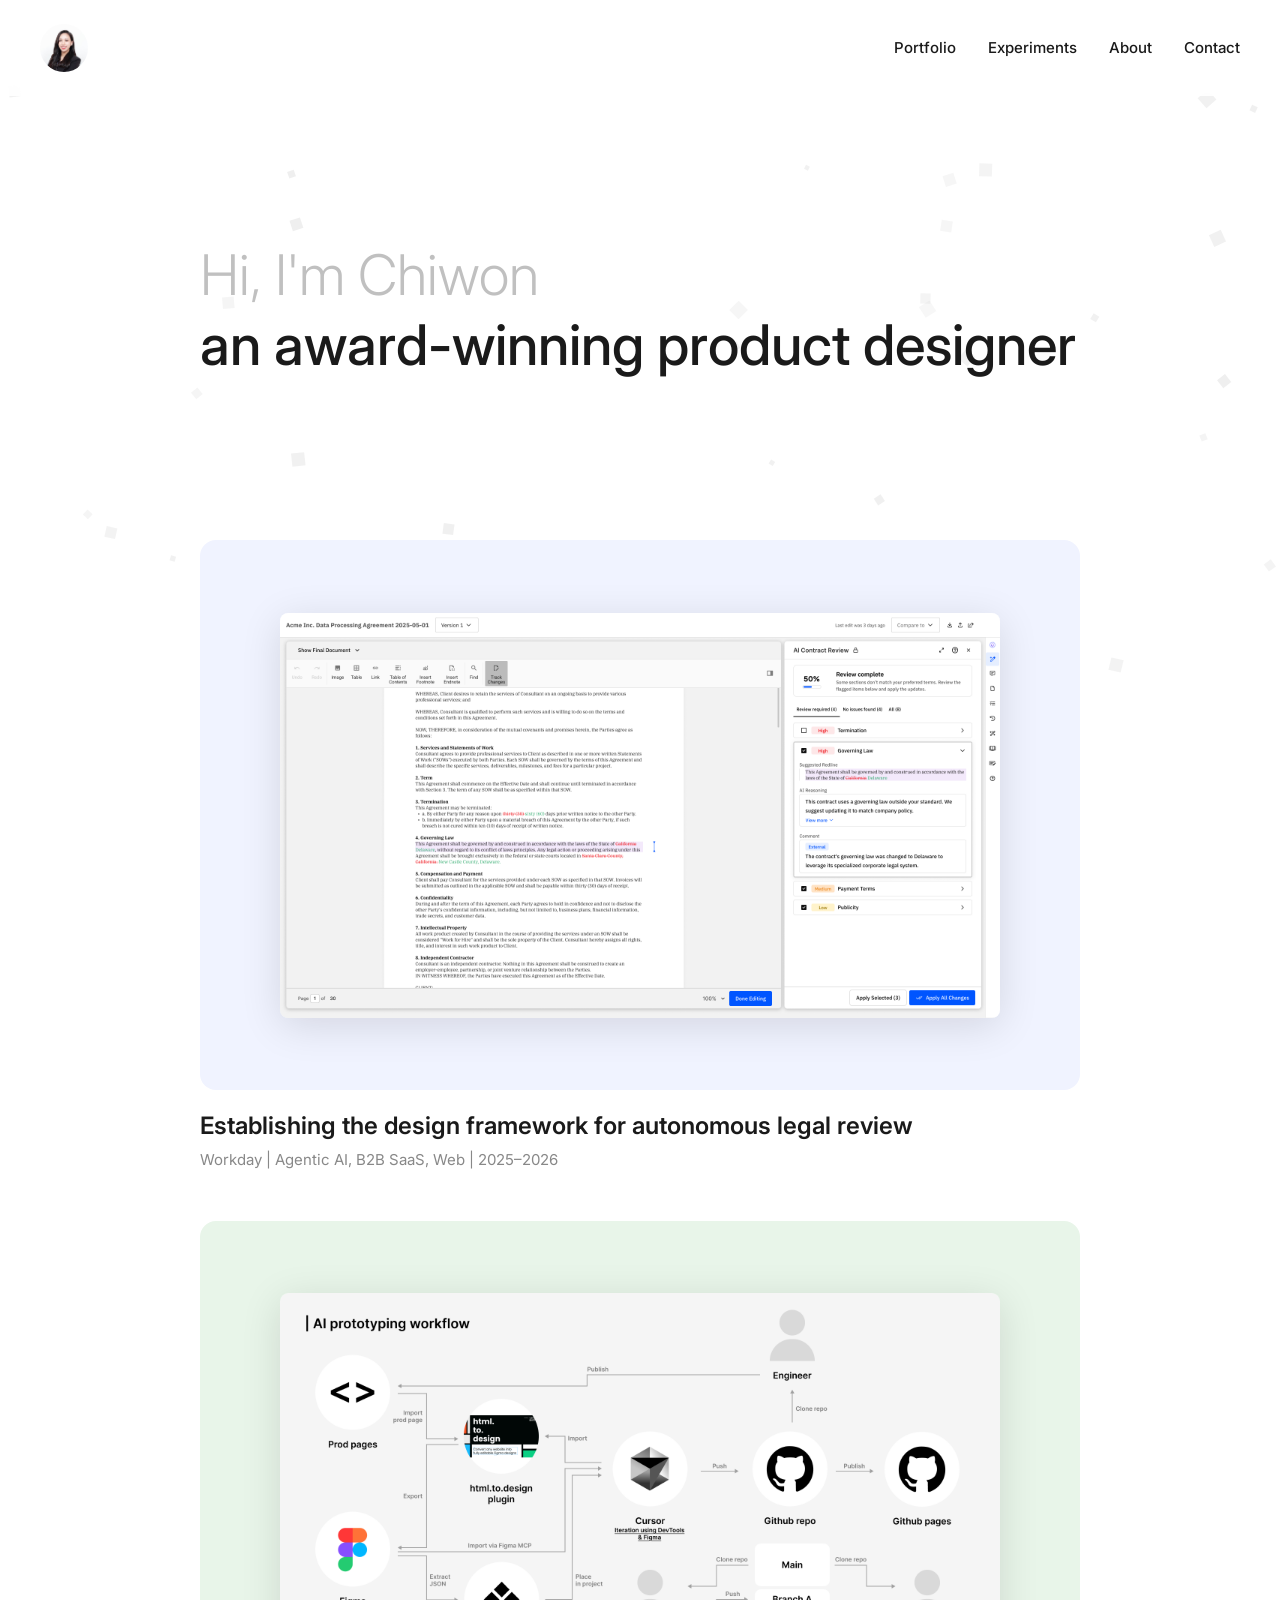
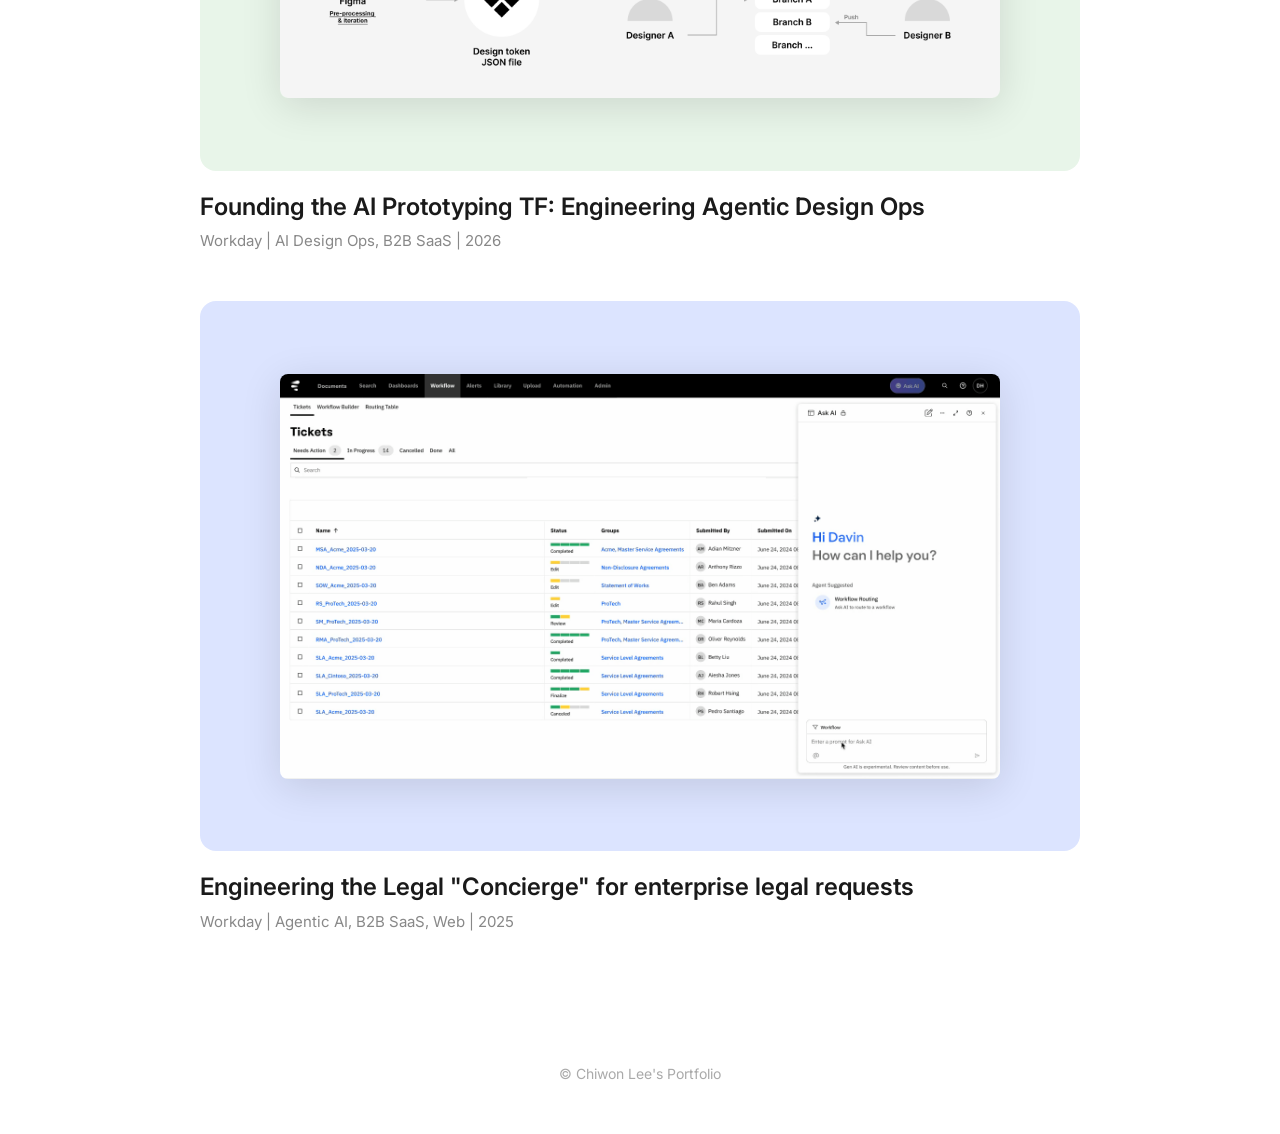
==== index.html @ cec343f6 "Initial commit: portfolio site Made-with: Cursor" ====
<!DOCTYPE html>
<html lang="en">
<head>
  <meta charset="UTF-8">
  <meta name="viewport" content="width=device-width, initial-scale=1.0">
  <title>Chiwon Lee's Portfolio</title>
  <link rel="stylesheet" href="css/style.css">
</head>
<body>

  <!-- Navigation -->
  <nav class="nav">
    <a href="index.html" class="nav-logo">
      <img src="images/profile.jpg" alt="Chiwon Lee">
    </a>
    <div class="nav-links">
      <a href="index.html">Portfolio</a>
      <a href="experiments.html">Experiments</a>
      <a href="about.html">About</a>
      <a href="contact.html">Contact</a>
    </div>
    <button class="nav-toggle" aria-label="Menu" onclick="document.querySelector('.nav-menu').classList.toggle('open'); this.classList.toggle('active')">
      <span></span><span></span><span></span>
    </button>
  </nav>

  <div class="nav-menu">
    <a href="index.html" onclick="document.querySelector('.nav-menu').classList.remove('open')">Portfolio</a>
    <a href="experiments.html" onclick="document.querySelector('.nav-menu').classList.remove('open')">Experiments</a>
    <a href="about.html" onclick="document.querySelector('.nav-menu').classList.remove('open')">About</a>
    <a href="contact.html" onclick="document.querySelector('.nav-menu').classList.remove('open')">Contact</a>
  </div>

  <!-- Floating Squares -->
  <div class="floating-squares" id="squares"></div>

  <!-- Page Content -->
  <div class="page-content">

    <!-- Hero -->
    <section class="home-hero">
      <h1>Hi, I'm Chiwon<br><strong>an award-winning product designer</strong></h1>
    </section>

    <!-- Projects -->
    <section class="projects">

      <!-- CNA -->
      <a href="portfolio/cna.html" class="project-card">
        <div class="project-card-image" style="background: #f0f3ff;">
          <img src="images/review_results.png" alt="Contract Negotiation Agent — AI-powered contract review">
        </div>
        <h2>Establishing the design framework for autonomous legal review</h2>
        <p class="project-meta">Workday | Agentic AI, B2B SaaS, Web | 2025–2026</p>
      </a>

      <!-- AI Prototyping TF -->
      <a href="portfolio/ai-prototyping.html" class="project-card">
        <div class="project-card-image" style="background: #e8f5e9;">
          <img src="images/ai_proto_1.png" alt="AI Prototyping Task Force — Engineering Agentic Design Ops">
        </div>
        <h2>Founding the AI Prototyping TF: Engineering Agentic Design Ops</h2>
        <p class="project-meta">Workday | AI Design Ops, B2B SaaS | 2026</p>
      </a>

      <!-- WRA -->
      <a href="portfolio/wra.html" class="project-card">
        <div class="project-card-image" style="background: #dce4ff;">
          <img src="images/wra_new_1.gif" alt="Workflow Routing Agent — Engineering the Legal Concierge">
        </div>
        <h2>Engineering the Legal "Concierge" for enterprise legal requests</h2>
        <p class="project-meta">Workday | Agentic AI, B2B SaaS, Web | 2025</p>
      </a>

    </section>

    <!-- Footer -->
    <footer class="footer">
      &copy; Chiwon Lee's Portfolio
    </footer>

  </div>

  <script src="js/particles.js"></script>

</body>
</html>
---- css/style.css ----
/* ============================================
   Chiwon Lee Portfolio — Global Styles
   ============================================ */

@import url('https://fonts.googleapis.com/css2?family=Inter:wght@300;400;500;600;700&display=swap');

*, *::before, *::after {
  margin: 0;
  padding: 0;
  box-sizing: border-box;
}

html {
  scroll-behavior: smooth;
}

body {
  font-family: 'Inter', -apple-system, BlinkMacSystemFont, sans-serif;
  color: #1a1a1a;
  background: #ffffff;
  line-height: 1.7;
  -webkit-font-smoothing: antialiased;
  -moz-osx-font-smoothing: grayscale;
  overflow-x: hidden;
}

a {
  text-decoration: none;
  color: inherit;
}

img {
  max-width: 100%;
  display: block;
}

/* ============================================
   Navigation
   ============================================ */

.nav {
  position: fixed;
  top: 0;
  left: 0;
  right: 0;
  z-index: 100;
  padding: 24px 40px;
  display: flex;
  justify-content: space-between;
  align-items: center;
  background: rgba(255, 255, 255, 0.85);
  backdrop-filter: blur(12px);
  -webkit-backdrop-filter: blur(12px);
}

.nav-logo {
  width: 48px;
  height: 48px;
  border-radius: 50%;
  overflow: hidden;
  background: #e8e8e8;
  display: flex;
  align-items: center;
  justify-content: center;
  font-weight: 700;
  font-size: 16px;
  color: #555;
  flex-shrink: 0;
}

.nav-logo img {
  width: 100%;
  height: 100%;
  object-fit: cover;
}

/* Desktop inline links */
.nav-links {
  display: flex;
  align-items: center;
  gap: 32px;
}

.nav-links a {
  font-size: 15px;
  font-weight: 500;
  color: #1a1a1a;
  transition: opacity 0.2s;
}

.nav-links a:hover {
  opacity: 0.5;
}

/* Hamburger toggle — hidden on desktop */
.nav-toggle {
  display: none;
  width: 32px;
  height: 24px;
  flex-direction: column;
  justify-content: space-between;
  cursor: pointer;
  background: none;
  border: none;
  padding: 0;
}

.nav-toggle span {
  display: block;
  height: 2.5px;
  background: #1a1a1a;
  border-radius: 2px;
  transition: all 0.3s ease;
}

.nav-toggle.active span:nth-child(1) {
  transform: rotate(45deg) translate(7px, 7px);
}

.nav-toggle.active span:nth-child(2) {
  opacity: 0;
}

.nav-toggle.active span:nth-child(3) {
  transform: rotate(-45deg) translate(7px, -7px);
}

/* Mobile fullscreen menu — hidden on desktop */
.nav-menu {
  position: fixed;
  top: 0;
  right: -100%;
  width: 100%;
  height: 100vh;
  background: #fff;
  display: none;
  flex-direction: column;
  align-items: center;
  justify-content: center;
  gap: 40px;
  transition: right 0.4s cubic-bezier(0.25, 0.46, 0.45, 0.94);
  z-index: 99;
}

.nav-menu a {
  font-size: 32px;
  font-weight: 600;
  color: #1a1a1a;
  transition: opacity 0.2s;
}

.nav-menu a:hover {
  opacity: 0.5;
}

/* ============================================
   Floating Squares Background
   ============================================ */

.floating-squares {
  position: fixed;
  top: 0;
  left: 0;
  width: 100%;
  height: 100%;
  pointer-events: none;
  z-index: 0;
  overflow: hidden;
}

.floating-squares .sq {
  position: absolute;
  background: #c0c0c0;
  opacity: 0.8;
  border-radius: 1px;
  animation: float-sq linear infinite;
}

@keyframes float-sq {
  0% { transform: translateY(0) rotate(0deg); opacity: 0; }
  5% { opacity: 0.8; }
  60% { opacity: 0.7; }
  100% { transform: translateY(-55vh) rotate(120deg); opacity: 0; }
}

/* ============================================
   Page Wrapper
   ============================================ */

.page-content {
  position: relative;
  z-index: 1;
}

/* ============================================
   Home Hero
   ============================================ */

.home-hero {
  min-height: 60vh;
  display: flex;
  flex-direction: column;
  justify-content: center;
  padding: 160px 40px 80px;
  max-width: 960px;
  margin: 0 auto;
}

.home-hero h1 {
  font-size: clamp(36px, 5.5vw, 56px);
  font-weight: 300;
  line-height: 1.25;
  color: #c0c0c0;
}

.home-hero h1 strong {
  font-weight: 500;
  color: #1a1a1a;
}

/* Sub-page hero (Experiments, etc.) */
.sub-hero {
  min-height: 60vh;
  display: flex;
  flex-direction: column;
  justify-content: center;
  padding: 160px 40px 80px;
  max-width: 960px;
  margin: 0 auto;
}

.sub-hero h1 {
  font-size: clamp(28px, 3.5vw, 40px);
  font-weight: 300;
  line-height: 1.25;
  color: #c0c0c0;
}

.sub-hero h1 strong {
  font-weight: 500;
  color: #1a1a1a;
}

/* ============================================
   Project Cards (Homepage)
   ============================================ */

.projects {
  padding: 0 40px 80px;
  display: flex;
  flex-direction: column;
  gap: 48px;
  max-width: 960px;
  margin: 0 auto;
}

.project-card {
  display: block;
  transition: transform 0.3s ease;
}

.project-card:hover {
  transform: translateY(-4px);
}

.project-card-image {
  width: 100%;
  aspect-ratio: 16 / 10;
  border-radius: 16px;
  overflow: hidden;
  display: flex;
  align-items: center;
  justify-content: center;
  padding: 40px;
  margin-bottom: 20px;
}

.project-card-image img {
  width: 90%;
  max-width: 800px;
  border-radius: 8px;
  box-shadow: 0 8px 40px rgba(0, 0, 0, 0.12);
}

.project-card h2 {
  font-size: 24px;
  font-weight: 600;
  margin-bottom: 6px;
  line-height: 1.3;
}

.project-card .project-meta {
  font-size: 15px;
  color: #888;
  font-weight: 400;
}

/* ============================================
   About Page
   ============================================ */

.about-hero {
  padding: 160px 40px 0;
  max-width: 960px;
  margin: 0 auto;
}

.about-hero h1 {
  font-size: clamp(28px, 3.5vw, 40px);
  font-weight: 300;
  line-height: 1.25;
  color: #c0c0c0;
  margin-bottom: 8px;
}

.about-hero h1 strong {
  font-weight: 500;
  color: #1a1a1a;
}

.about-photo {
  margin: 60px auto 0;
  max-width: 880px;
  padding: 0 40px;
  border-radius: 16px;
  overflow: hidden;
  background: #f0f0f0;
  aspect-ratio: 16 / 9;
  display: flex;
  align-items: center;
  justify-content: center;
  color: #bbb;
  font-size: 15px;
}

.about-photo img {
  width: 100%;
  height: 100%;
  object-fit: cover;
}

.about-section {
  padding: 64px 40px;
  max-width: 960px;
  margin: 0 auto;
}

.about-section h2 {
  font-size: 28px;
  font-weight: 700;
  margin-bottom: 24px;
}

.about-section p {
  font-size: 16px;
  color: #444;
  margin-bottom: 16px;
  line-height: 1.8;
}

.about-links {
  display: flex;
  gap: 16px;
  margin-top: 24px;
}

.about-links a {
  display: inline-block;
  padding: 10px 28px;
  border: 1.5px solid #1a1a1a;
  border-radius: 100px;
  font-size: 14px;
  font-weight: 600;
  transition: all 0.2s;
}

.about-links a:hover {
  background: #1a1a1a;
  color: #fff;
}

.skills-grid {
  display: grid;
  grid-template-columns: 1fr 1fr;
  gap: 40px;
}

.skill-item h4 {
  font-size: 18px;
  font-weight: 600;
  margin-bottom: 8px;
}

.skill-item p {
  font-size: 15px;
  color: #555;
  line-height: 1.7;
  margin-bottom: 0;
}

/* ============================================
   Case Study Page — Shared
   ============================================ */

.case-study {
  max-width: 900px;
  margin: 0 auto;
  padding: 140px 40px 120px;
}

.cs-title {
  font-size: clamp(32px, 4.5vw, 48px);
  font-weight: 400;
  line-height: 1.2;
  letter-spacing: -0.02em;
  margin-bottom: 16px;
}

.cs-meta {
  display: flex;
  flex-wrap: wrap;
  align-items: center;
  gap: 6px 16px;
  font-size: 15px;
  color: #888;
  margin-bottom: 48px;
}

.cs-meta .sep {
  color: #ddd;
}

.cs-hero-image {
  width: 100%;
  border-radius: 12px;
  overflow: hidden;
  background: #f8f8f8;
  margin-bottom: 64px;
  border: 1px solid #eee;
}

.cs-hero-image img {
  width: 100%;
  display: block;
}

.cs-section {
  margin-bottom: 56px;
}

.cs-section-title {
  font-size: 24px;
  font-weight: 700;
  margin-bottom: 24px;
}

.cs-subsection-title {
  font-size: 17px;
  font-weight: 700;
  margin-bottom: 8px;
  color: #1a1a1a;
}

.cs-text {
  font-size: 16px;
  color: #444;
  margin-bottom: 16px;
  line-height: 1.8;
}

.cs-text em {
  color: #888;
  font-style: italic;
}

.cs-highlight {
  font-size: 16px;
  color: #444;
  margin-bottom: 24px;
  font-style: italic;
  line-height: 1.7;
}

.cs-list {
  list-style: disc;
  padding-left: 20px;
  margin-bottom: 24px;
}

.cs-list li {
  font-size: 16px;
  color: #444;
  line-height: 1.8;
  margin-bottom: 8px;
}

.cs-list li strong {
  color: #1a1a1a;
}

.cs-divider {
  border: none;
  border-top: 1px solid #e8e8e8;
  margin: 56px 0;
}

.cs-image {
  width: 100%;
  border-radius: 12px;
  overflow: hidden;
  background: #f8f8f8;
  margin: 24px 0 8px;
  border: 1px solid #eee;
}

.cs-image img {
  width: 100%;
  display: block;
}

.cs-image-placeholder {
  width: 100%;
  border-radius: 12px;
  overflow: hidden;
  background: #f0f3ff;
  margin: 24px 0 8px;
  aspect-ratio: 16 / 9;
  display: flex;
  align-items: center;
  justify-content: center;
}

.cs-caption {
  font-size: 13px;
  color: #999;
  font-style: italic;
  margin-top: 8px;
  margin-bottom: 32px;
}

.cs-overview {
  display: grid;
  grid-template-columns: 1fr 1fr;
  gap: 28px 48px;
  margin-bottom: 16px;
}

.cs-overview-item label {
  display: block;
  font-size: 17px;
  font-weight: 700;
  color: #1a1a1a;
  margin-bottom: 4px;
}

.cs-overview-item p {
  font-size: 15px;
  color: #444;
  line-height: 1.6;
}

.cs-impact-grid {
  display: grid;
  grid-template-columns: 1fr 1fr;
  gap: 16px;
  margin-top: 16px;
}

.cs-impact-card {
  background: #f8f8fa;
  border-radius: 12px;
  padding: 24px;
}

.cs-impact-card .label {
  font-size: 13px;
  font-weight: 500;
  color: #888;
  margin-bottom: 4px;
}

.cs-impact-card .value {
  font-size: 15px;
  font-weight: 600;
  color: #1a1a1a;
}

.cs-strategy {
  margin-bottom: 48px;
}

.cs-strategy h3 {
  font-size: 20px;
  font-weight: 600;
  margin-bottom: 8px;
}

.cs-bullet-list {
  list-style: none;
  padding: 0;
}

.cs-bullet-list li {
  font-size: 16px;
  color: #444;
  padding: 12px 0;
  border-bottom: 1px solid #f0f0f0;
  line-height: 1.7;
}

.cs-bullet-list li:last-child {
  border-bottom: none;
}

.cs-bullet-list li strong {
  color: #1a1a1a;
}

/* ============================================
   Experiment Card Preview (canvas hero)
   ============================================ */

.experiment-card-preview {
  padding: 0;
  position: relative;
}

.experiment-card-preview canvas {
  width: 100%;
  height: 100%;
  display: block;
}

/* ============================================
   Contact Page
   ============================================ */

.contact-page {
  max-width: 960px;
  margin: 0 auto;
  padding: 160px 40px 80px;
  min-height: 70vh;
  display: flex;
  flex-direction: column;
  justify-content: center;
}

.contact-heading {
  font-size: clamp(28px, 3.5vw, 40px);
  font-weight: 300;
  line-height: 1.25;
  color: #c0c0c0;
  margin-bottom: 64px;
}

.contact-heading strong {
  font-weight: 500;
  color: #1a1a1a;
}

.contact-grid {
  display: grid;
  grid-template-columns: 1fr 1fr;
  gap: 48px;
}

.contact-label {
  font-size: 14px;
  color: #999;
  margin-bottom: 8px;
}

.contact-value {
  font-size: 20px;
  font-weight: 600;
  line-height: 1.5;
}

.contact-value a {
  transition: opacity 0.2s;
}

.contact-value a:hover {
  opacity: 0.5;
}

/* ============================================
   Footer
   ============================================ */

.footer {
  text-align: center;
  padding: 48px 40px;
  font-size: 14px;
  color: #aaa;
  position: relative;
  z-index: 1;
}

/* ============================================
   Responsive — Tablet and below (<= 768px)
   ============================================ */

@media (max-width: 768px) {
  .nav {
    padding: 20px 24px;
  }

  /* Hide desktop links, show hamburger */
  .nav-links {
    display: none;
  }

  .nav-toggle {
    display: flex;
  }

  .nav-menu {
    display: flex;
  }

  .nav-menu.open {
    right: 0;
  }

  .home-hero {
    padding: 140px 24px 60px;
  }

  .sub-hero {
    padding: 140px 24px 60px;
  }

  .projects {
    padding: 0 24px 60px;
  }

  .about-hero {
    padding: 140px 24px 0;
  }

  .about-photo {
    padding: 0 24px;
    margin-top: 40px;
  }

  .about-section {
    padding: 48px 24px;
  }

  .skills-grid {
    grid-template-columns: 1fr;
    gap: 32px;
  }

  .case-study {
    padding: 120px 24px 80px;
  }

  .cs-overview {
    grid-template-columns: 1fr;
    gap: 20px;
  }

  .cs-impact-grid {
    grid-template-columns: 1fr;
  }

  .project-card-image {
    padding: 24px;
    aspect-ratio: 4 / 3;
  }

  .nav-menu a {
    font-size: 26px;
  }

  .contact-page {
    padding: 140px 24px 60px;
  }

  .contact-grid {
    grid-template-columns: 1fr;
    gap: 32px;
  }
}
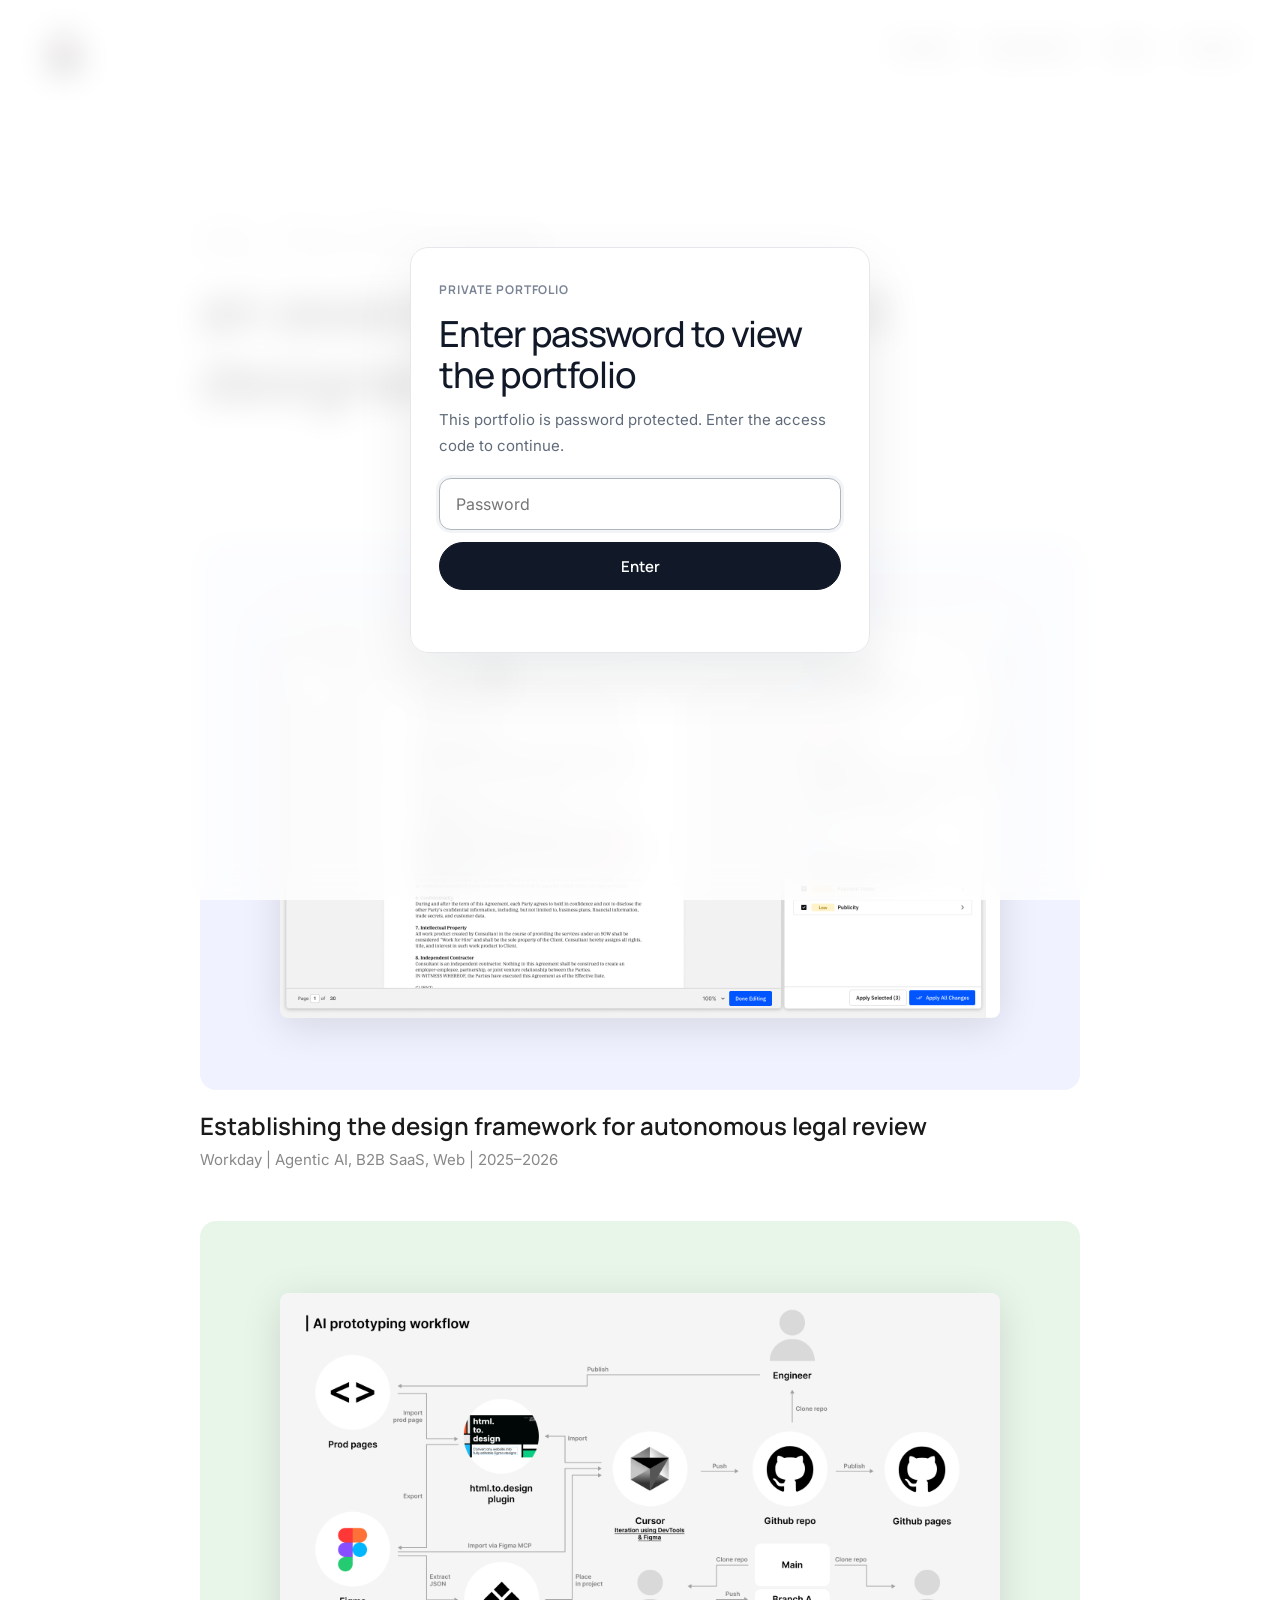
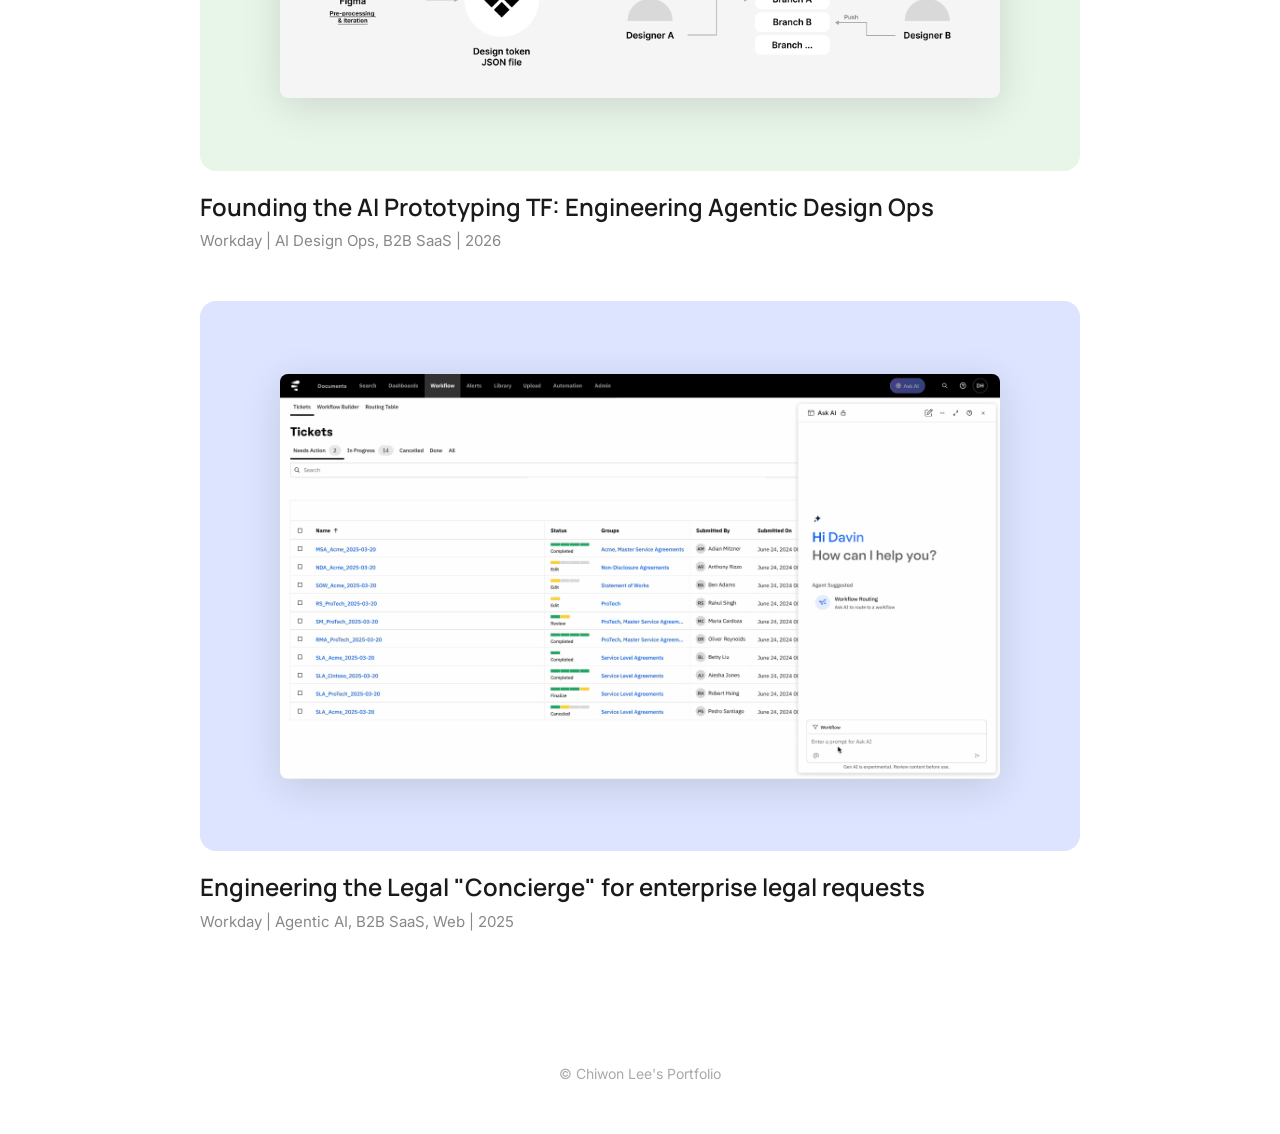
==== commit e008212c: "Polish portfolio case studies and access flow" ====
--- a/index.html
+++ b/index.html
@@ -82,6 +82,7 @@
   </div>
 
   <script src="js/particles.js"></script>
+  <script src="js/password-gate.js"></script>
 
 </body>
 </html>
--- a/css/style.css
+++ b/css/style.css
@@ -2,7 +2,7 @@
    Chiwon Lee Portfolio — Global Styles
    ============================================ */
 
-@import url('https://fonts.googleapis.com/css2?family=Inter:wght@300;400;500;600;700&display=swap');
+@import url('https://fonts.googleapis.com/css2?family=Inter:wght@300;400;500;600;700&family=Manrope:wght@400;500;600;700;800&display=swap');
 
 *, *::before, *::after {
   margin: 0;
@@ -24,6 +24,10 @@
   overflow-x: hidden;
 }
 
+body.password-locked {
+  overflow: hidden;
+}
+
 a {
   text-decoration: none;
   color: inherit;
@@ -32,6 +36,114 @@
 img {
   max-width: 100%;
   display: block;
+}
+
+/* ============================================
+   Password Gate
+   ============================================ */
+
+.password-gate {
+  position: fixed;
+  inset: 0;
+  z-index: 500;
+  display: flex;
+  align-items: center;
+  justify-content: center;
+  padding: 24px;
+  background: rgba(255, 255, 255, 0.78);
+  backdrop-filter: blur(16px);
+  -webkit-backdrop-filter: blur(16px);
+}
+
+.password-gate[hidden] {
+  display: none;
+}
+
+.password-gate-card {
+  width: min(460px, 100%);
+  padding: 32px 28px 28px;
+  border: 1px solid #e5e7eb;
+  border-radius: 18px;
+  background: rgba(255, 255, 255, 0.96);
+  box-shadow: 0 24px 60px rgba(17, 24, 39, 0.08);
+}
+
+.password-gate-kicker {
+  font-size: 12px;
+  font-family: 'Manrope', 'Inter', -apple-system, BlinkMacSystemFont, sans-serif;
+  font-weight: 700;
+  letter-spacing: 0.08em;
+  text-transform: uppercase;
+  color: #7a8495;
+  margin-bottom: 14px;
+}
+
+.password-gate-title {
+  font-size: clamp(28px, 4vw, 36px);
+  font-family: 'Manrope', 'Inter', -apple-system, BlinkMacSystemFont, sans-serif;
+  font-weight: 500;
+  line-height: 1.12;
+  letter-spacing: -0.03em;
+  color: #111827;
+  margin-bottom: 12px;
+}
+
+.password-gate-copy {
+  font-size: 15px;
+  line-height: 1.7;
+  color: #5f6b7a;
+  margin-bottom: 20px;
+}
+
+.password-gate-form {
+  display: grid;
+  gap: 12px;
+}
+
+.password-gate-input {
+  width: 100%;
+  height: 52px;
+  padding: 0 16px;
+  border: 1px solid #d9dee6;
+  border-radius: 12px;
+  font-size: 16px;
+  font-family: 'Inter', -apple-system, BlinkMacSystemFont, sans-serif;
+  color: #111827;
+  background: #fff;
+  outline: none;
+  transition: border-color 0.2s, box-shadow 0.2s;
+}
+
+.password-gate-input:focus {
+  border-color: #aeb6c2;
+  box-shadow: 0 0 0 3px rgba(99, 114, 130, 0.08);
+}
+
+.password-gate-button {
+  height: 48px;
+  border: 1px solid #111827;
+  border-radius: 999px;
+  background: #111827;
+  color: #fff;
+  font-size: 15px;
+  font-family: 'Manrope', 'Inter', -apple-system, BlinkMacSystemFont, sans-serif;
+  font-weight: 600;
+  cursor: pointer;
+  transition: opacity 0.2s, transform 0.2s;
+}
+
+.password-gate-button:hover {
+  opacity: 0.92;
+}
+
+.password-gate-button:active {
+  transform: translateY(1px);
+}
+
+.password-gate-error {
+  min-height: 22px;
+  font-size: 13px;
+  color: #b42318;
 }
 
 /* ============================================
@@ -83,6 +195,7 @@
 
 .nav-links a {
   font-size: 15px;
+  font-family: 'Manrope', 'Inter', -apple-system, BlinkMacSystemFont, sans-serif;
   font-weight: 500;
   color: #1a1a1a;
   transition: opacity 0.2s;
@@ -144,6 +257,7 @@
 
 .nav-menu a {
   font-size: 32px;
+  font-family: 'Manrope', 'Inter', -apple-system, BlinkMacSystemFont, sans-serif;
   font-weight: 600;
   color: #1a1a1a;
   transition: opacity 0.2s;
@@ -208,6 +322,7 @@
 
 .home-hero h1 {
   font-size: clamp(36px, 5.5vw, 56px);
+  font-family: 'Manrope', 'Inter', -apple-system, BlinkMacSystemFont, sans-serif;
   font-weight: 300;
   line-height: 1.25;
   color: #c0c0c0;
@@ -231,6 +346,7 @@
 
 .sub-hero h1 {
   font-size: clamp(28px, 3.5vw, 40px);
+  font-family: 'Manrope', 'Inter', -apple-system, BlinkMacSystemFont, sans-serif;
   font-weight: 300;
   line-height: 1.25;
   color: #c0c0c0;
@@ -284,6 +400,7 @@
 
 .project-card h2 {
   font-size: 24px;
+  font-family: 'Manrope', 'Inter', -apple-system, BlinkMacSystemFont, sans-serif;
   font-weight: 600;
   margin-bottom: 6px;
   line-height: 1.3;
@@ -305,26 +422,49 @@
   margin: 0 auto;
 }
 
+.about-kicker {
+  display: inline-flex;
+  align-items: center;
+  padding: 0 0 10px;
+  margin-bottom: 20px;
+  border-bottom: 1px solid #d9dee6;
+  font-size: 12px;
+  font-weight: 700;
+  letter-spacing: 0.08em;
+  text-transform: uppercase;
+  color: #5f6b7a;
+}
+
 .about-hero h1 {
   font-size: clamp(28px, 3.5vw, 40px);
-  font-weight: 300;
-  line-height: 1.25;
-  color: #c0c0c0;
-  margin-bottom: 8px;
+  font-family: 'Manrope', 'Inter', -apple-system, BlinkMacSystemFont, sans-serif;
+  font-weight: 400;
+  line-height: 1.2;
+  color: #1a1a1a;
+  margin-bottom: 16px;
 }
 
 .about-hero h1 strong {
   font-weight: 500;
-  color: #1a1a1a;
+  color: #6f7a87;
+}
+
+.about-intro {
+  max-width: 760px;
+  font-size: 17px;
+  line-height: 1.85;
+  color: #4b5565;
+  padding-bottom: 28px;
+  border-bottom: 1px solid #e5e7eb;
 }
 
 .about-photo {
-  margin: 60px auto 0;
+  margin: 44px auto 0;
   max-width: 880px;
   padding: 0 40px;
-  border-radius: 16px;
+  border-radius: 0;
   overflow: hidden;
-  background: #f0f0f0;
+  background: #f4f1eb;
   aspect-ratio: 16 / 9;
   display: flex;
   align-items: center;
@@ -340,15 +480,18 @@
 }
 
 .about-section {
-  padding: 64px 40px;
+  padding: 56px 40px;
   max-width: 960px;
   margin: 0 auto;
+  border-top: 1px solid #e5e7eb;
 }
 
 .about-section h2 {
-  font-size: 28px;
-  font-weight: 700;
-  margin-bottom: 24px;
+  font-size: 29px;
+  font-family: 'Manrope', 'Inter', -apple-system, BlinkMacSystemFont, sans-serif;
+  font-weight: 500;
+  letter-spacing: -0.02em;
+  margin-bottom: 22px;
 }
 
 .about-section p {
@@ -361,13 +504,13 @@
 .about-links {
   display: flex;
   gap: 16px;
-  margin-top: 24px;
+  margin-top: 30px;
 }
 
 .about-links a {
   display: inline-block;
-  padding: 10px 28px;
-  border: 1.5px solid #1a1a1a;
+  padding: 10px 24px;
+  border: 1px solid #1a1a1a;
   border-radius: 100px;
   font-size: 14px;
   font-weight: 600;
@@ -385,10 +528,30 @@
   gap: 40px;
 }
 
+.about-grid {
+  display: grid;
+  grid-template-columns: 220px 1fr;
+  gap: 28px;
+}
+
+.about-label {
+  font-size: 12px;
+  font-weight: 700;
+  letter-spacing: 0.08em;
+  text-transform: uppercase;
+  color: #7a8495;
+  padding-top: 4px;
+}
+
+.about-copy p:last-child {
+  margin-bottom: 0;
+}
+
 .skill-item h4 {
   font-size: 18px;
+  font-family: 'Manrope', 'Inter', -apple-system, BlinkMacSystemFont, sans-serif;
   font-weight: 600;
-  margin-bottom: 8px;
+  margin-bottom: 10px;
 }
 
 .skill-item p {
@@ -617,6 +780,479 @@
 }
 
 /* ============================================
+   Contract Negotiation Agent
+   ============================================ */
+
+.cna-hero {
+  padding: 0 0 36px;
+  border-bottom: none;
+}
+
+.cna-kicker {
+  display: inline-flex;
+  align-items: center;
+  gap: 8px;
+  padding: 0 0 10px;
+  font-size: 12px;
+  font-weight: 700;
+  letter-spacing: 0.08em;
+  text-transform: uppercase;
+  color: #5f6b7a;
+  margin-bottom: 18px;
+  border-bottom: none;
+}
+
+.cna-hero .cs-title,
+.cna-section-heading,
+.cna-screen-card h3 {
+  font-family: 'Manrope', 'Inter', -apple-system, BlinkMacSystemFont, sans-serif;
+  font-weight: 500;
+}
+
+.cna-summary {
+  display: grid;
+  grid-template-columns: repeat(4, minmax(0, 1fr));
+  gap: 14px;
+  margin-top: 28px;
+  padding-top: 0;
+  border-top: none;
+}
+
+.cna-hero .cs-hero-image {
+  margin: 32px 0 36px;
+  padding-top: 0;
+  border: 1px solid #eee;
+  border-radius: 12px;
+  overflow: hidden;
+  background: #f8f8f8;
+}
+
+.cna-hero .cs-hero-image img {
+  display: block;
+  width: 100%;
+  border-radius: 12px;
+}
+
+.cna-summary-card {
+  padding: 0 16px 0 0;
+  border-right: none;
+}
+
+.cna-summary-card:last-child {
+  border-right: none;
+  padding-right: 0;
+}
+
+.cna-summary-card .label {
+  font-size: 12px;
+  font-weight: 700;
+  letter-spacing: 0.04em;
+  text-transform: uppercase;
+  color: #7a8495;
+  margin-bottom: 6px;
+}
+
+.cna-summary-card .value {
+  font-size: 15px;
+  font-weight: 600;
+  line-height: 1.5;
+  color: #1a1a1a;
+}
+
+.cna-overview-lines {
+  display: grid;
+  gap: 12px;
+  max-width: 760px;
+}
+
+.cna-overview-lines .cs-text:last-child {
+  margin-bottom: 0;
+}
+
+.cna-section {
+  padding-top: 8px;
+}
+
+.cna-section-heading {
+  font-size: 30px;
+  letter-spacing: -0.02em;
+  margin-bottom: 24px;
+}
+
+.cna-callout {
+  padding: 0 0 18px;
+  border-bottom: 1px solid #e5e7eb;
+  max-width: 760px;
+}
+
+.cna-metric-stack {
+  display: grid;
+  gap: 12px;
+}
+
+.cna-metric {
+  display: flex;
+  gap: 14px;
+  align-items: flex-start;
+  padding-bottom: 12px;
+  border-bottom: 1px solid #eef1f5;
+}
+
+.cna-metric:last-child {
+  padding-bottom: 0;
+  border-bottom: none;
+}
+
+.cna-metric-number {
+  min-width: 64px;
+  font-size: 28px;
+  font-weight: 600;
+  line-height: 1;
+  letter-spacing: -0.03em;
+  color: #1a1a1a;
+}
+
+.cna-metric-text {
+  font-size: 15px;
+  line-height: 1.65;
+  color: #4b5565;
+}
+
+.cna-problem-visual {
+  display: grid;
+  grid-template-columns: repeat(3, minmax(0, 1fr));
+  gap: 0;
+  margin-top: 28px;
+  border-bottom: 1px solid #e5e7eb;
+}
+
+.cna-problem-stat {
+  padding: 24px 22px 22px 0;
+  border-right: none;
+}
+
+.cna-problem-stat:last-child {
+  padding-right: 0;
+}
+
+.cna-problem-number {
+  font-size: clamp(34px, 4vw, 48px);
+  font-weight: 600;
+  line-height: 0.95;
+  letter-spacing: -0.05em;
+  color: #7f2f2f;
+  margin-bottom: 12px;
+}
+
+.cna-problem-title {
+  font-size: 14px;
+  font-weight: 700;
+  letter-spacing: 0.06em;
+  text-transform: uppercase;
+  color: #1f2937;
+  margin-bottom: 10px;
+}
+
+.cna-problem-copy {
+  font-size: 15px;
+  line-height: 1.7;
+  color: #4b5565;
+  margin-bottom: 0;
+}
+
+.cna-impact-visual {
+  border-top: 1px solid #e5e7eb;
+}
+
+.cna-impact-columns {
+  display: grid;
+  grid-template-columns: repeat(3, minmax(0, 1fr));
+  gap: 20px;
+}
+
+.cna-impact-number {
+  font-size: clamp(34px, 4vw, 48px);
+  font-weight: 600;
+  line-height: 0.95;
+  letter-spacing: -0.05em;
+  color: #111827;
+  margin-bottom: 12px;
+}
+
+.cna-impact-label {
+  font-size: 15px;
+  line-height: 1.65;
+  color: #4b5565;
+  margin-bottom: 16px;
+}
+
+.cna-impact-story-item {
+  padding-right: 22px;
+  padding-top: 24px;
+}
+
+.cna-impact-story-item:last-child {
+  padding-right: 0;
+}
+
+.cna-impact-metric-block {
+  padding-bottom: 18px;
+}
+
+.cna-impact-copy-block {
+  padding-top: 18px;
+  border-top: 1px solid #e5e7eb;
+}
+
+.cna-impact-story-title {
+  font-size: 14px;
+  font-weight: 700;
+  letter-spacing: 0.06em;
+  text-transform: uppercase;
+  color: #1f2937;
+  margin-bottom: 10px;
+}
+
+.cna-impact-story-copy {
+  font-size: 15px;
+  line-height: 1.7;
+  color: #4b5565;
+  margin-bottom: 0;
+}
+
+.cna-quote-list {
+  display: grid;
+  gap: 18px;
+}
+
+.cna-quote {
+  padding: 26px 28px;
+  border: 1px solid #e5e7eb;
+  background: transparent;
+}
+
+.cna-quote-text {
+  max-width: 860px;
+  font-family: 'Manrope', 'Inter', -apple-system, BlinkMacSystemFont, sans-serif;
+  font-size: clamp(20px, 2.1vw, 28px);
+  font-weight: 500;
+  line-height: 1.35;
+  letter-spacing: -0.03em;
+  color: #111827;
+  margin-bottom: 18px;
+}
+
+.cna-quote-mark {
+  display: inline;
+  padding: 0 0.08em;
+  background-image: linear-gradient(180deg, rgba(0, 0, 0, 0) 55%, rgba(245, 223, 77, 0.65) 55%);
+}
+
+.cna-quote-meta {
+  font-size: 13px;
+  font-weight: 700;
+  letter-spacing: 0.08em;
+  text-transform: uppercase;
+  color: #7a8495;
+}
+
+.cna-quote-context {
+  margin-top: 10px;
+  max-width: 720px;
+  font-size: 15px;
+  line-height: 1.7;
+  color: #5f6b7a;
+}
+
+.cna-work-grid {
+  display: grid;
+  grid-template-columns: 260px 1fr;
+  column-gap: 28px;
+  row-gap: 18px;
+  border-top: none;
+}
+
+.cna-work-row {
+  display: contents;
+}
+
+.cna-work-label,
+.cna-work-body {
+  padding-top: 18px;
+  border-top: 1px solid #f0f2f5;
+}
+
+.cna-work-label {
+  font-size: 15px;
+  font-weight: 600;
+  color: #1a1a1a;
+}
+
+.cna-work-body {
+  font-size: 16px;
+  line-height: 1.8;
+  color: #444;
+}
+
+.cna-detail-list {
+  margin: 0;
+  padding-left: 18px;
+}
+
+.cna-detail-list li {
+  margin-bottom: 6px;
+  line-height: 1.7;
+}
+
+.cna-detail-list li:last-child {
+  margin-bottom: 0;
+}
+
+.cna-decision-media {
+  display: grid;
+  grid-template-columns: 1fr 1fr;
+  gap: 24px;
+  margin: 28px 0 8px;
+}
+
+.cna-decision-media-stacked {
+  grid-template-columns: 1fr;
+}
+
+.cna-decision-media-item .cs-image {
+  margin-top: 12px;
+}
+
+.cna-work-grid-continuation {
+  margin-top: 8px;
+}
+
+.cna-work-grid-continuation .cna-work-label:nth-child(1),
+.cna-work-grid-continuation .cna-work-body:nth-child(2) {
+  border-top: none;
+}
+
+.cna-work-grid .cna-work-label:nth-child(1),
+.cna-work-grid .cna-work-body:nth-child(2) {
+  border-top: none;
+}
+
+.cna-screen-grid {
+  display: grid;
+  gap: 32px;
+}
+
+.cna-compare-grid {
+  display: grid;
+  grid-template-columns: 1fr;
+  gap: 40px;
+}
+
+.cna-compare-card {
+  padding-top: 28px;
+  border-top: 1px solid #e5e7eb;
+}
+
+.cna-compare-label {
+  display: inline-flex;
+  align-items: center;
+  min-height: 28px;
+  padding: 0 10px;
+  border: 1px solid #d8dde5;
+  font-size: 12px;
+  font-weight: 700;
+  letter-spacing: 0.08em;
+  text-transform: uppercase;
+  color: #4f5b6b;
+  margin-bottom: 12px;
+}
+
+.cna-compare-card h3 {
+  font-size: 22px;
+  font-family: 'Manrope', 'Inter', -apple-system, BlinkMacSystemFont, sans-serif;
+  font-weight: 500;
+  letter-spacing: -0.02em;
+  margin-bottom: 10px;
+}
+
+.cna-screen-card {
+  padding: 28px 0 0;
+  border-top: 1px solid #e5e7eb;
+  background: transparent;
+}
+
+.cna-screen-header {
+  display: flex;
+  flex-wrap: wrap;
+  align-items: baseline;
+  justify-content: flex-start;
+  gap: 12px;
+  margin-bottom: 18px;
+}
+
+.cna-screen-type {
+  display: inline-flex;
+  align-items: center;
+  min-height: 28px;
+  padding: 0 10px;
+  border: 1px solid #d8dde5;
+  font-size: 12px;
+  font-weight: 700;
+  letter-spacing: 0.08em;
+  text-transform: uppercase;
+  color: #4f5b6b;
+}
+
+.cna-screen-card h3 {
+  font-size: 21px;
+  letter-spacing: -0.02em;
+  margin-bottom: 10px;
+}
+
+.cna-screen-card .cs-caption {
+  margin-bottom: 0;
+}
+
+.cna-state-problem,
+.cna-state-before {
+  position: relative;
+}
+
+.cna-state-problem {
+  border-top-color: #e5e7eb;
+}
+
+.cna-state-before {
+  border-top-color: #e5e7eb;
+}
+
+.cna-state-after {
+  border-top-color: #e5e7eb;
+}
+
+.cna-state-problem .cna-screen-type {
+  border-color: #d6b1b1;
+  color: #7f2f2f;
+  background: rgba(176, 66, 66, 0.04);
+}
+
+.cna-state-before .cna-compare-label {
+  border-color: #d6b1b1;
+  color: #7f2f2f;
+  background: rgba(176, 66, 66, 0.04);
+}
+
+.cna-state-after .cna-compare-label {
+  border-color: #b7d4c1;
+  color: #255b78;
+  background: rgba(61, 126, 165, 0.06);
+}
+
+.cna-screen-card .cs-image {
+  margin-bottom: 16px;
+}
+
+/* ============================================
    Experiment Card Preview (canvas hero)
    ============================================ */
 
@@ -647,6 +1283,7 @@
 
 .contact-heading {
   font-size: clamp(28px, 3.5vw, 40px);
+  font-family: 'Manrope', 'Inter', -apple-system, BlinkMacSystemFont, sans-serif;
   font-weight: 300;
   line-height: 1.25;
   color: #c0c0c0;
@@ -666,12 +1303,15 @@
 
 .contact-label {
   font-size: 14px;
+  font-family: 'Manrope', 'Inter', -apple-system, BlinkMacSystemFont, sans-serif;
+  font-weight: 600;
   color: #999;
   margin-bottom: 8px;
 }
 
 .contact-value {
   font-size: 20px;
+  font-family: 'Manrope', 'Inter', -apple-system, BlinkMacSystemFont, sans-serif;
   font-weight: 600;
   line-height: 1.5;
 }
@@ -748,6 +1388,11 @@
     padding: 48px 24px;
   }
 
+  .about-grid {
+    grid-template-columns: 1fr;
+    gap: 14px;
+  }
+
   .skills-grid {
     grid-template-columns: 1fr;
     gap: 32px;
@@ -766,6 +1411,81 @@
     grid-template-columns: 1fr;
   }
 
+  .cna-hero {
+    padding-bottom: 28px;
+  }
+
+  .cna-summary,
+  .cna-compare-grid {
+    grid-template-columns: 1fr;
+  }
+
+  .cna-problem-visual,
+  .cna-decision-media,
+  .cna-impact-columns {
+    grid-template-columns: 1fr;
+  }
+
+  .cna-problem-stat {
+    padding-right: 0;
+    border-right: none;
+    border-bottom: 1px solid #eef1f5;
+  }
+
+  .cna-problem-stat:last-child {
+    border-bottom: none;
+  }
+
+  .cna-impact-story-item {
+    padding-right: 0;
+    border-bottom: 1px solid #eef1f5;
+  }
+
+  .cna-impact-story-item:last-child {
+    border-bottom: none;
+  }
+
+  .cna-summary-card {
+    border-right: none;
+    padding-right: 0;
+    padding-bottom: 14px;
+    border-bottom: 1px solid #e5e7eb;
+  }
+
+  .cna-summary-card:last-child {
+    border-bottom: none;
+    padding-bottom: 0;
+  }
+
+  .cna-work-grid {
+    grid-template-columns: 1fr;
+    row-gap: 10px;
+  }
+
+  .cna-work-label,
+  .cna-work-body {
+    border-top: none;
+    padding-top: 0;
+  }
+
+  .cna-work-row {
+    display: block;
+    padding-top: 16px;
+    border-top: 1px solid #f0f2f5;
+  }
+
+  .cna-work-row:first-child {
+    border-top: none;
+  }
+
+  .cna-work-label {
+    margin-bottom: 6px;
+  }
+
+  .cna-screen-card {
+    padding-top: 22px;
+  }
+
   .project-card-image {
     padding: 24px;
     aspect-ratio: 4 / 3;
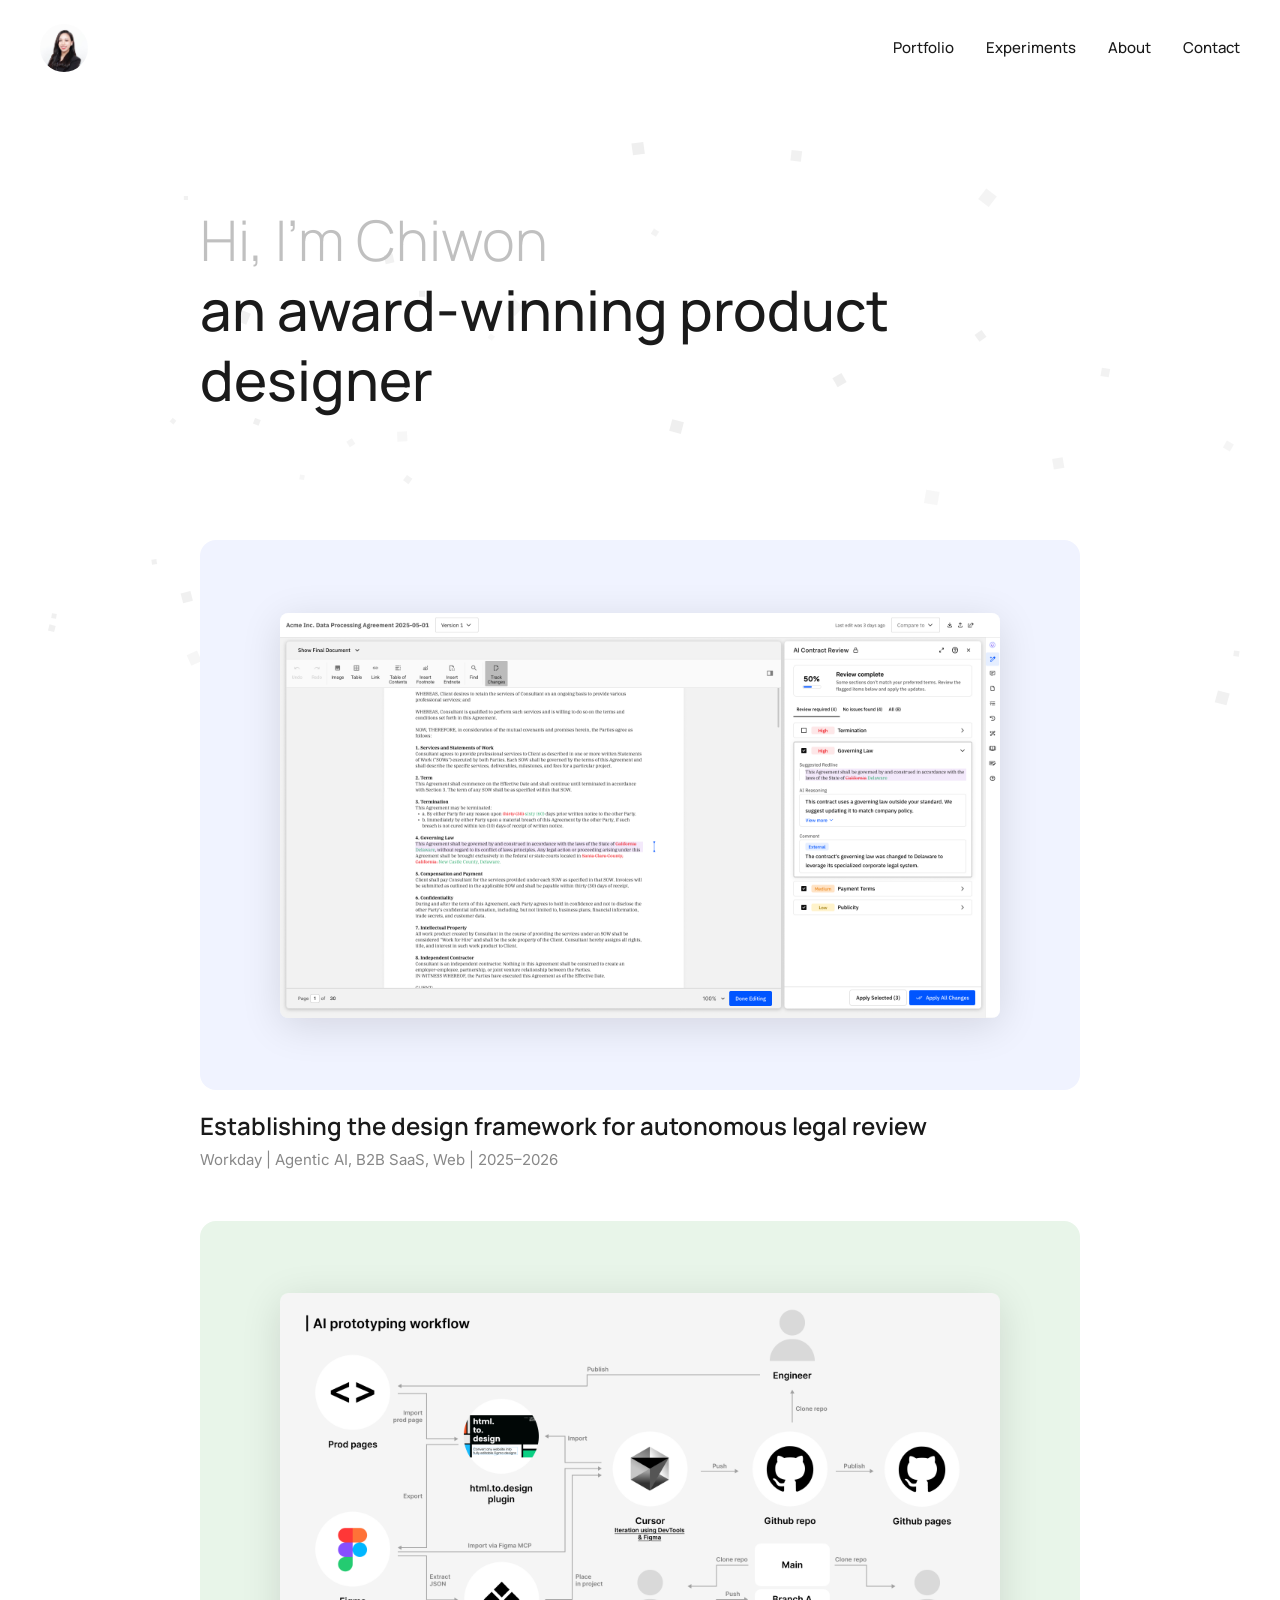
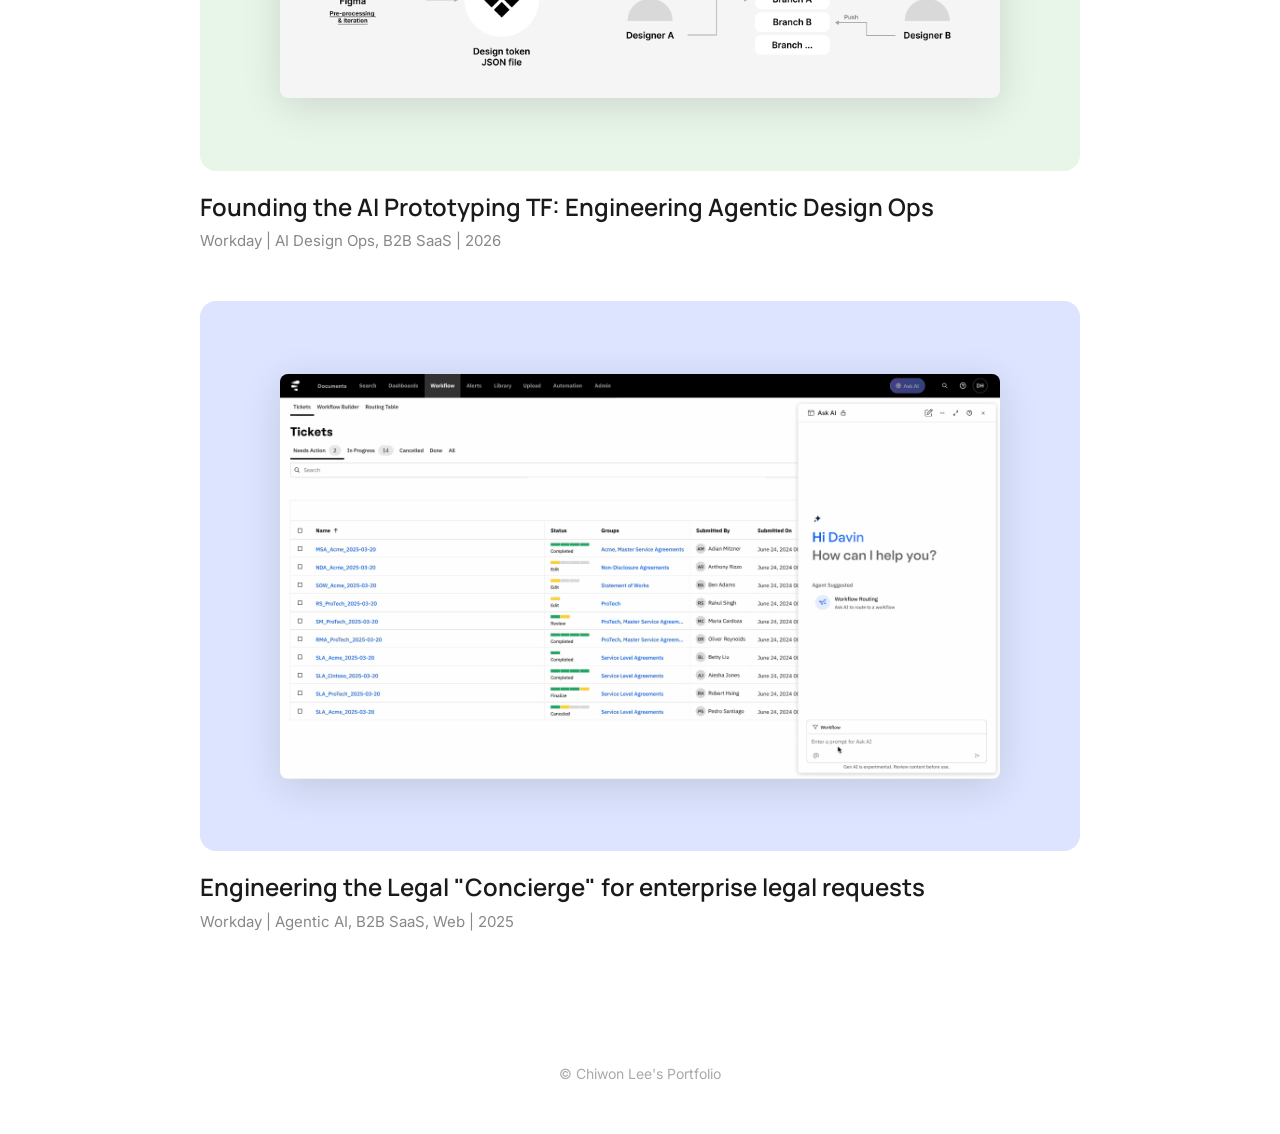
==== commit c51f506c: "Remove portfolio password gate" ====
--- a/index.html
+++ b/index.html
@@ -82,7 +82,6 @@
   </div>
 
   <script src="js/particles.js"></script>
-  <script src="js/password-gate.js"></script>
 
 </body>
 </html>
--- a/css/style.css
+++ b/css/style.css
@@ -24,10 +24,6 @@
   overflow-x: hidden;
 }
 
-body.password-locked {
-  overflow: hidden;
-}
-
 a {
   text-decoration: none;
   color: inherit;
@@ -36,114 +32,6 @@
 img {
   max-width: 100%;
   display: block;
-}
-
-/* ============================================
-   Password Gate
-   ============================================ */
-
-.password-gate {
-  position: fixed;
-  inset: 0;
-  z-index: 500;
-  display: flex;
-  align-items: center;
-  justify-content: center;
-  padding: 24px;
-  background: rgba(255, 255, 255, 0.78);
-  backdrop-filter: blur(16px);
-  -webkit-backdrop-filter: blur(16px);
-}
-
-.password-gate[hidden] {
-  display: none;
-}
-
-.password-gate-card {
-  width: min(460px, 100%);
-  padding: 32px 28px 28px;
-  border: 1px solid #e5e7eb;
-  border-radius: 18px;
-  background: rgba(255, 255, 255, 0.96);
-  box-shadow: 0 24px 60px rgba(17, 24, 39, 0.08);
-}
-
-.password-gate-kicker {
-  font-size: 12px;
-  font-family: 'Manrope', 'Inter', -apple-system, BlinkMacSystemFont, sans-serif;
-  font-weight: 700;
-  letter-spacing: 0.08em;
-  text-transform: uppercase;
-  color: #7a8495;
-  margin-bottom: 14px;
-}
-
-.password-gate-title {
-  font-size: clamp(28px, 4vw, 36px);
-  font-family: 'Manrope', 'Inter', -apple-system, BlinkMacSystemFont, sans-serif;
-  font-weight: 500;
-  line-height: 1.12;
-  letter-spacing: -0.03em;
-  color: #111827;
-  margin-bottom: 12px;
-}
-
-.password-gate-copy {
-  font-size: 15px;
-  line-height: 1.7;
-  color: #5f6b7a;
-  margin-bottom: 20px;
-}
-
-.password-gate-form {
-  display: grid;
-  gap: 12px;
-}
-
-.password-gate-input {
-  width: 100%;
-  height: 52px;
-  padding: 0 16px;
-  border: 1px solid #d9dee6;
-  border-radius: 12px;
-  font-size: 16px;
-  font-family: 'Inter', -apple-system, BlinkMacSystemFont, sans-serif;
-  color: #111827;
-  background: #fff;
-  outline: none;
-  transition: border-color 0.2s, box-shadow 0.2s;
-}
-
-.password-gate-input:focus {
-  border-color: #aeb6c2;
-  box-shadow: 0 0 0 3px rgba(99, 114, 130, 0.08);
-}
-
-.password-gate-button {
-  height: 48px;
-  border: 1px solid #111827;
-  border-radius: 999px;
-  background: #111827;
-  color: #fff;
-  font-size: 15px;
-  font-family: 'Manrope', 'Inter', -apple-system, BlinkMacSystemFont, sans-serif;
-  font-weight: 600;
-  cursor: pointer;
-  transition: opacity 0.2s, transform 0.2s;
-}
-
-.password-gate-button:hover {
-  opacity: 0.92;
-}
-
-.password-gate-button:active {
-  transform: translateY(1px);
-}
-
-.password-gate-error {
-  min-height: 22px;
-  font-size: 13px;
-  color: #b42318;
 }
 
 /* ============================================
